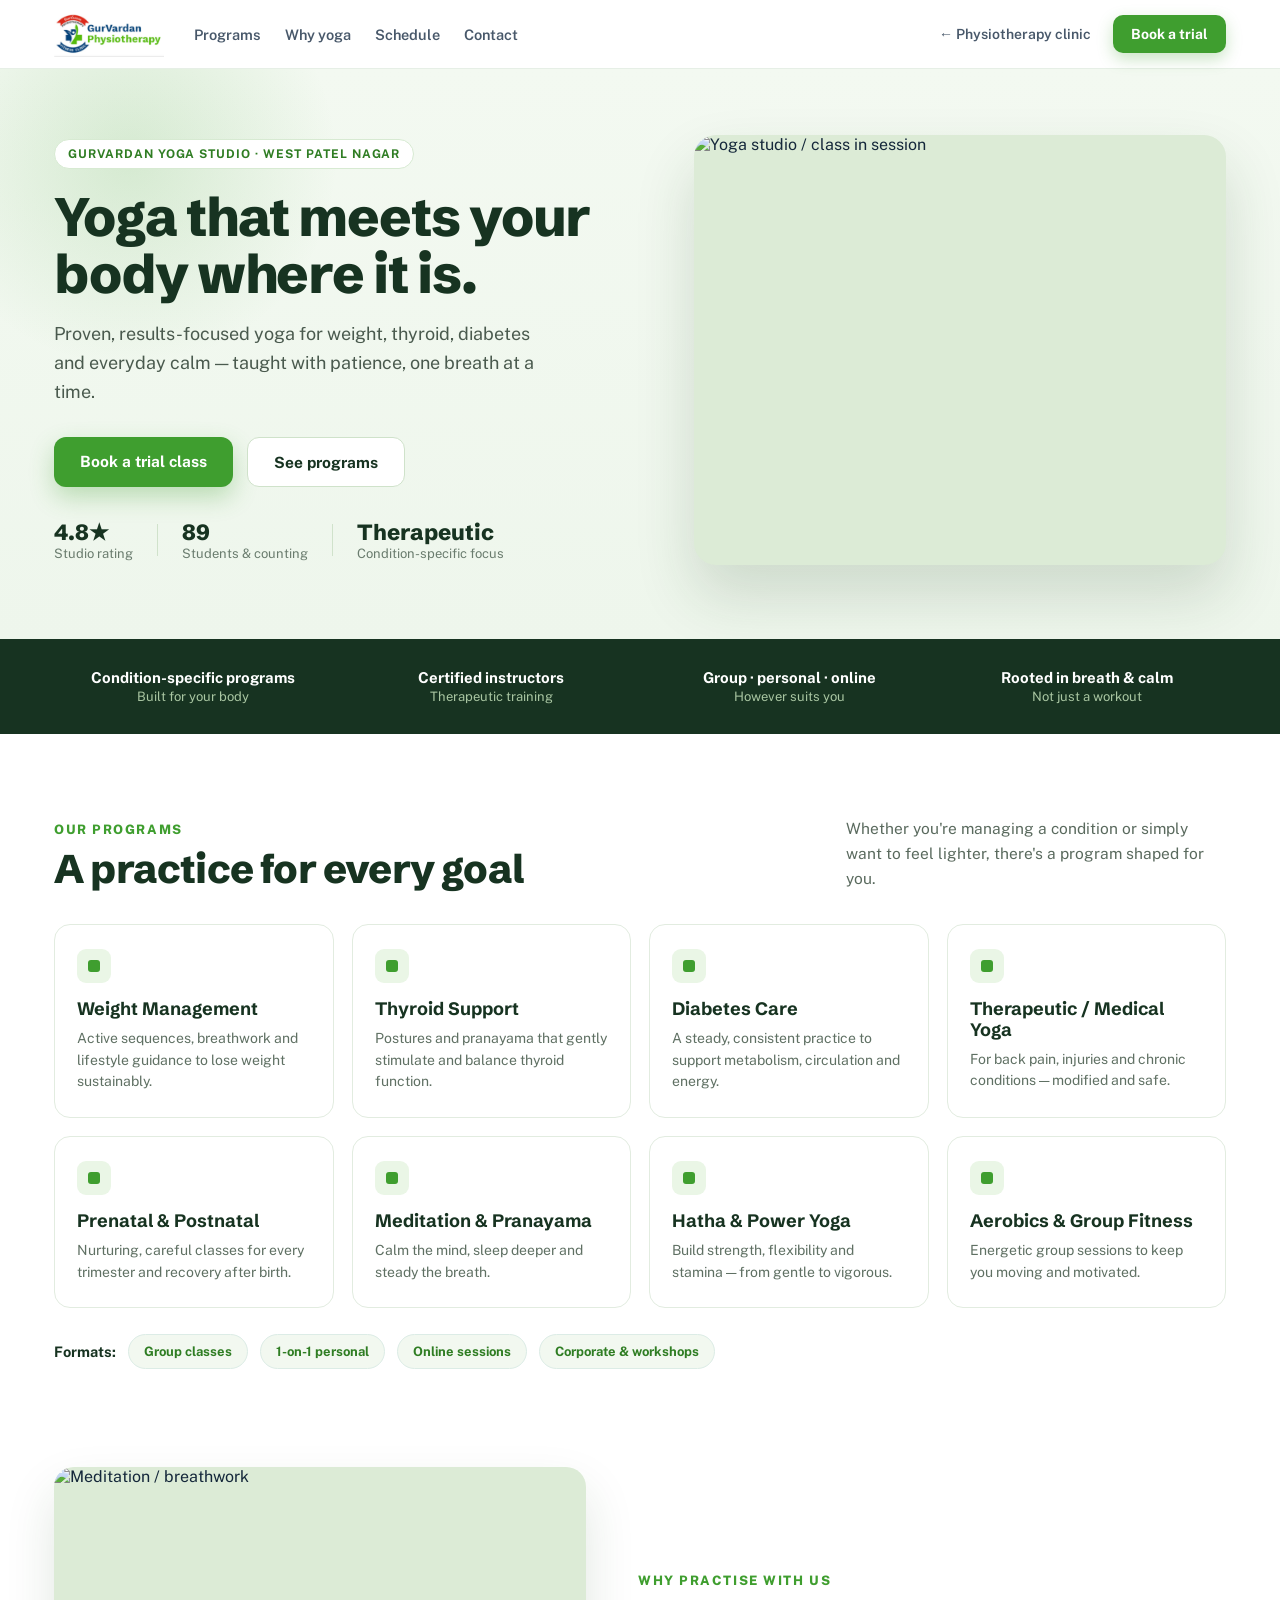
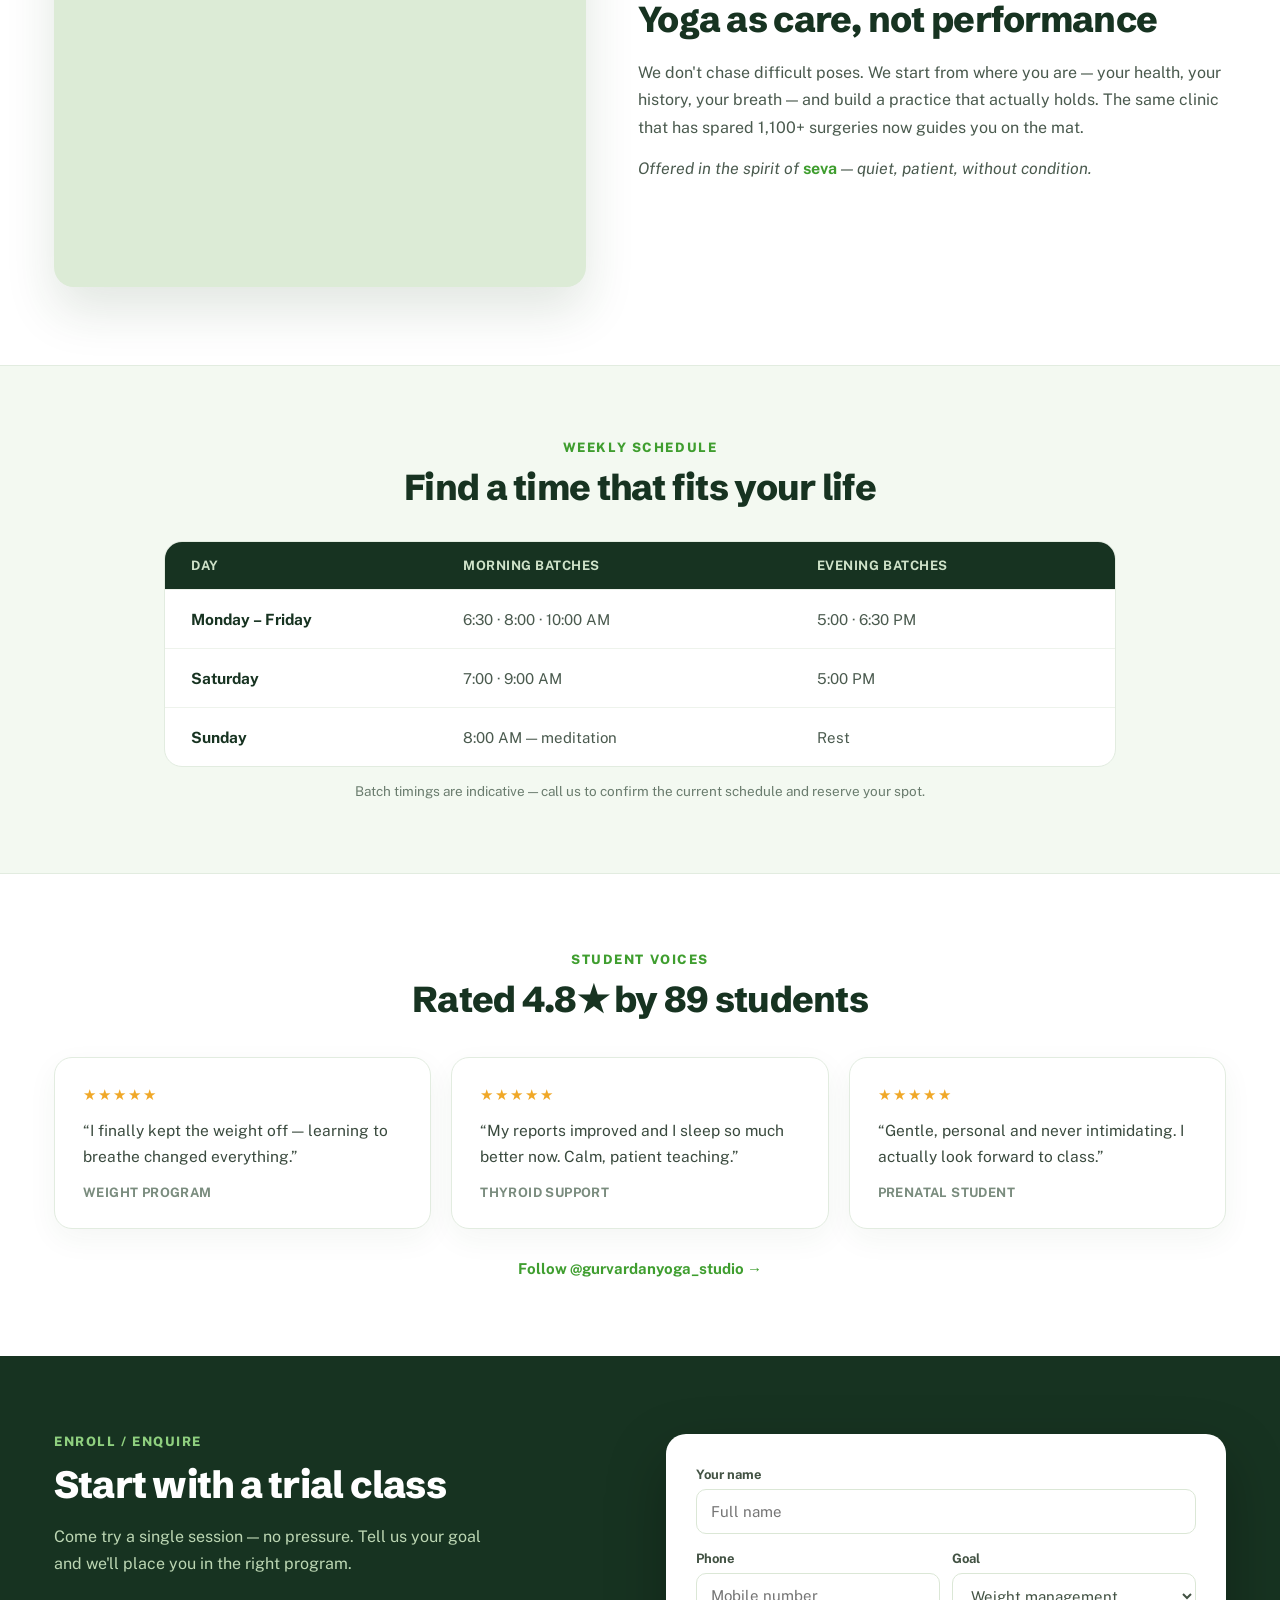
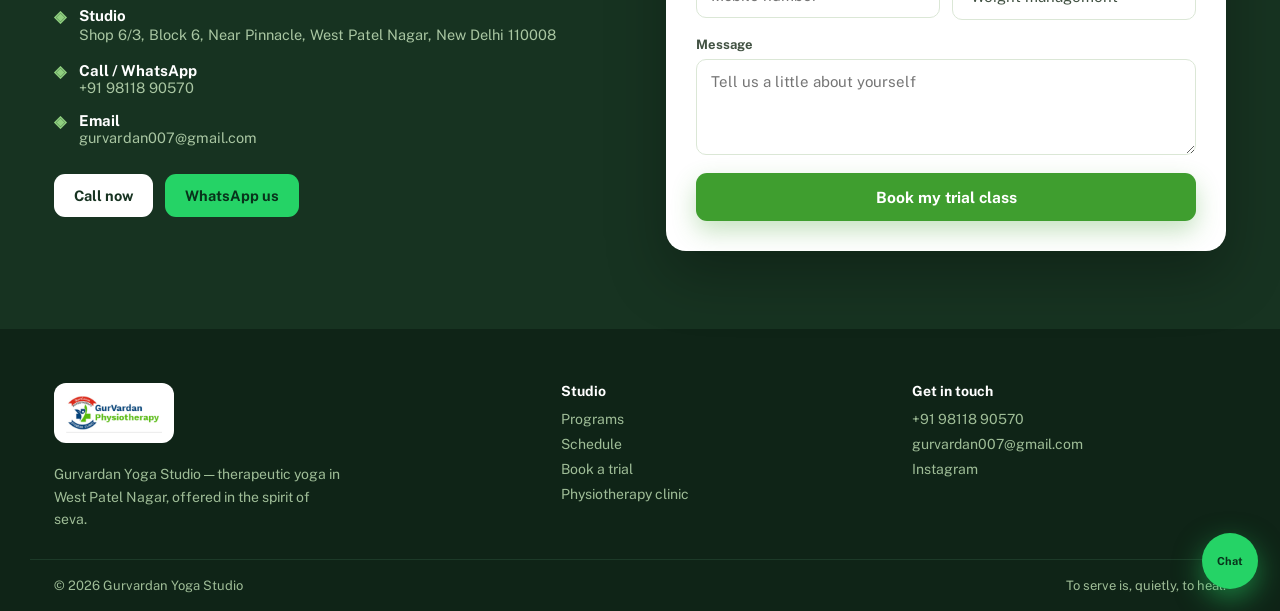
==== yoga.html @ d0f03e84 "Implement Gurvardan website as a deployable static site Build the "Mix" homepage and Yoga Studio pag" ====
<!DOCTYPE html>
<html lang="en">
<head>
<meta charset="utf-8">
<meta name="viewport" content="width=device-width, initial-scale=1">
<title>Gurvardan Yoga Studio — Physiotherapy, Fitness &amp; Yoga in West Patel Nagar</title>
<meta name="description" content="Proven, results-focused yoga for weight, thyroid, diabetes and everyday calm — taught with patience, one breath at a time. Part of the Gurvardan clinic.">
<link rel="icon" href="assets/logo.png">
<link rel="preconnect" href="https://fonts.googleapis.com">
<link rel="preconnect" href="https://fonts.gstatic.com" crossorigin>
<link href="https://fonts.googleapis.com/css2?family=Public+Sans:wght@400;500;600;700;800&family=Schibsted+Grotesk:wght@400;500;600;700;800;900&display=swap" rel="stylesheet">
<link rel="stylesheet" href="styles.css">
</head>
<body>
<div class="gv-page" style="background:#fff;color:#14273a;font-family:'Public Sans',sans-serif">

  <header style="position:sticky;top:0;z-index:40;background:rgba(255,255,255,.92);backdrop-filter:blur(12px);border-bottom:1px solid #e6efe6">
    <div style="max-width:1220px;margin:0 auto;padding:11px 24px;display:flex;align-items:center;gap:22px">
      <a href="#top" style="display:flex;align-items:center"><img src="assets/logo.png" alt="Gurvardan Yoga Studio" style="height:46px;width:auto;display:block"></a>
      <nav style="display:flex;gap:24px;margin-left:8px;flex:1">
        <a href="#programs" style="color:#48586a;font-weight:600;font-size:14.5px">Programs</a>
        <a href="#why" style="color:#48586a;font-weight:600;font-size:14.5px">Why yoga</a>
        <a href="#schedule" style="color:#48586a;font-weight:600;font-size:14.5px">Schedule</a>
        <a href="#contact" style="color:#48586a;font-weight:600;font-size:14.5px">Contact</a>
      </nav>
      <a href="index.html" style="color:#48586a;font-weight:600;font-size:14px;display:flex;align-items:center;gap:5px">← Physiotherapy clinic</a>
      <a href="#contact" style="background:#3f9e2f;color:#fff;font-weight:700;font-size:14px;padding:11px 18px;border-radius:10px;box-shadow:0 6px 16px rgba(63,158,47,.28)">Book a trial</a>
    </div>
  </header>

  <section id="top" style="position:relative;overflow:hidden;background:linear-gradient(180deg,#f3f9f1,#eef6ec)">
    <div style="position:absolute;top:-120px;left:-80px;width:420px;height:420px;border-radius:50%;background:radial-gradient(circle,rgba(63,158,47,.16),transparent 70%)"></div>
    <div style="max-width:1220px;margin:0 auto;padding:66px 24px 74px;display:grid;grid-template-columns:1.05fr .95fr;gap:52px;align-items:center;position:relative">
      <div>
        <div style="display:inline-flex;align-items:center;gap:8px;background:#fff;border:1px solid #d7ead2;color:#2f7d23;font-weight:700;font-size:12px;letter-spacing:.08em;padding:7px 13px;border-radius:999px;text-transform:uppercase">Gurvardan Yoga Studio · West Patel Nagar</div>
        <h1 style="font-family:'Schibsted Grotesk',sans-serif;font-weight:800;font-size:54px;line-height:1.05;letter-spacing:-.02em;margin:20px 0 0;color:#173321">Yoga that meets your body where it is.</h1>
        <p style="font-size:18px;line-height:1.6;color:#4a5a4e;max-width:500px;margin:18px 0 0">Proven, results-focused yoga for weight, thyroid, diabetes and everyday calm — taught with patience, one breath at a time.</p>
        <div style="display:flex;gap:14px;margin-top:30px;flex-wrap:wrap">
          <a href="#contact" style="background:#3f9e2f;color:#fff;font-weight:700;font-size:15.5px;padding:15px 26px;border-radius:12px;box-shadow:0 10px 24px rgba(63,158,47,.3)">Book a trial class</a>
          <a href="#programs" style="background:#fff;border:1px solid #cfe2ca;color:#173321;font-weight:700;font-size:15.5px;padding:15px 26px;border-radius:12px">See programs</a>
        </div>
        <div style="display:flex;gap:24px;margin-top:32px;flex-wrap:wrap;align-items:center">
          <div style="display:flex;flex-direction:column"><span style="font-family:'Schibsted Grotesk',sans-serif;font-weight:800;font-size:22px;color:#173321">4.8★</span><span style="font-size:13px;color:#6a7c6e">Studio rating</span></div>
          <div style="width:1px;height:32px;background:#d0e2cb"></div>
          <div style="display:flex;flex-direction:column"><span style="font-family:'Schibsted Grotesk',sans-serif;font-weight:800;font-size:22px;color:#173321">89</span><span style="font-size:13px;color:#6a7c6e">Students &amp; counting</span></div>
          <div style="width:1px;height:32px;background:#d0e2cb"></div>
          <div style="display:flex;flex-direction:column"><span style="font-family:'Schibsted Grotesk',sans-serif;font-weight:800;font-size:22px;color:#173321">Therapeutic</span><span style="font-size:13px;color:#6a7c6e">Condition-specific focus</span></div>
        </div>
      </div>
      <div style="position:relative">
        <div style="position:relative;border-radius:22px;overflow:hidden;min-height:430px;background:#dcebd6;box-shadow:0 30px 60px rgba(30,70,30,.16);display:flex;align-items:flex-end;padding:18px"><img class="gv-img" src="https://images.pexels.com/photos/8436605/pexels-photo-8436605.jpeg?auto=compress&cs=tinysrgb&w=1400" alt="Yoga studio / class in session"></div>
      </div>
    </div>
  </section>

  <section style="background:#173321">
    <div style="max-width:1220px;margin:0 auto;padding:30px 24px;display:grid;grid-template-columns:repeat(4,1fr);gap:20px">
      <div style="text-align:center;color:#fff"><div style="font-weight:700;font-size:15px">Condition-specific programs</div><div style="font-size:13px;color:#a9c6a2;margin-top:3px">Built for your body</div></div>
      <div style="text-align:center;color:#fff"><div style="font-weight:700;font-size:15px">Certified instructors</div><div style="font-size:13px;color:#a9c6a2;margin-top:3px">Therapeutic training</div></div>
      <div style="text-align:center;color:#fff"><div style="font-weight:700;font-size:15px">Group · personal · online</div><div style="font-size:13px;color:#a9c6a2;margin-top:3px">However suits you</div></div>
      <div style="text-align:center;color:#fff"><div style="font-weight:700;font-size:15px">Rooted in breath &amp; calm</div><div style="font-size:13px;color:#a9c6a2;margin-top:3px">Not just a workout</div></div>
    </div>
  </section>

  <section id="programs" style="max-width:1220px;margin:0 auto;padding:82px 24px 20px">
    <div style="display:flex;align-items:flex-end;justify-content:space-between;gap:24px;flex-wrap:wrap;margin-bottom:34px">
      <div>
        <div style="color:#3f9e2f;font-weight:800;font-size:13px;letter-spacing:.12em;text-transform:uppercase">Our programs</div>
        <h2 style="font-family:'Schibsted Grotesk',sans-serif;font-weight:800;font-size:40px;line-height:1.08;letter-spacing:-.02em;margin:10px 0 0;color:#173321">A practice for every goal</h2>
      </div>
      <p style="max-width:380px;color:#5a6a5e;font-size:15.5px;line-height:1.6;margin:0">Whether you're managing a condition or simply want to feel lighter, there's a program shaped for you.</p>
    </div>
    <div style="display:grid;grid-template-columns:repeat(4,1fr);gap:18px">
      <div class="gv-card" style="border:1px solid #e2ece0;border-radius:16px;padding:24px 22px;background:#fff;transition:box-shadow .25s,transform .25s">
        <span style="display:block;width:34px;height:34px;border-radius:9px;background:#eaf6e6;position:relative;margin-bottom:16px"><span style="position:absolute;inset:11px;border-radius:3px;background:#3f9e2f"></span></span>
        <h3 style="font-family:'Schibsted Grotesk',sans-serif;font-weight:700;font-size:18px;margin:0 0 8px;color:#173321;line-height:1.15">Weight Management</h3>
        <p style="font-size:14px;line-height:1.55;color:#5f7063;margin:0">Active sequences, breathwork and lifestyle guidance to lose weight sustainably.</p>
      </div>
      <div class="gv-card" style="border:1px solid #e2ece0;border-radius:16px;padding:24px 22px;background:#fff;transition:box-shadow .25s,transform .25s">
        <span style="display:block;width:34px;height:34px;border-radius:9px;background:#eaf6e6;position:relative;margin-bottom:16px"><span style="position:absolute;inset:11px;border-radius:3px;background:#3f9e2f"></span></span>
        <h3 style="font-family:'Schibsted Grotesk',sans-serif;font-weight:700;font-size:18px;margin:0 0 8px;color:#173321;line-height:1.15">Thyroid Support</h3>
        <p style="font-size:14px;line-height:1.55;color:#5f7063;margin:0">Postures and pranayama that gently stimulate and balance thyroid function.</p>
      </div>
      <div class="gv-card" style="border:1px solid #e2ece0;border-radius:16px;padding:24px 22px;background:#fff;transition:box-shadow .25s,transform .25s">
        <span style="display:block;width:34px;height:34px;border-radius:9px;background:#eaf6e6;position:relative;margin-bottom:16px"><span style="position:absolute;inset:11px;border-radius:3px;background:#3f9e2f"></span></span>
        <h3 style="font-family:'Schibsted Grotesk',sans-serif;font-weight:700;font-size:18px;margin:0 0 8px;color:#173321;line-height:1.15">Diabetes Care</h3>
        <p style="font-size:14px;line-height:1.55;color:#5f7063;margin:0">A steady, consistent practice to support metabolism, circulation and energy.</p>
      </div>
      <div class="gv-card" style="border:1px solid #e2ece0;border-radius:16px;padding:24px 22px;background:#fff;transition:box-shadow .25s,transform .25s">
        <span style="display:block;width:34px;height:34px;border-radius:9px;background:#eaf6e6;position:relative;margin-bottom:16px"><span style="position:absolute;inset:11px;border-radius:3px;background:#3f9e2f"></span></span>
        <h3 style="font-family:'Schibsted Grotesk',sans-serif;font-weight:700;font-size:18px;margin:0 0 8px;color:#173321;line-height:1.15">Therapeutic / Medical Yoga</h3>
        <p style="font-size:14px;line-height:1.55;color:#5f7063;margin:0">For back pain, injuries and chronic conditions — modified and safe.</p>
      </div>
      <div class="gv-card" style="border:1px solid #e2ece0;border-radius:16px;padding:24px 22px;background:#fff;transition:box-shadow .25s,transform .25s">
        <span style="display:block;width:34px;height:34px;border-radius:9px;background:#eaf6e6;position:relative;margin-bottom:16px"><span style="position:absolute;inset:11px;border-radius:3px;background:#3f9e2f"></span></span>
        <h3 style="font-family:'Schibsted Grotesk',sans-serif;font-weight:700;font-size:18px;margin:0 0 8px;color:#173321;line-height:1.15">Prenatal &amp; Postnatal</h3>
        <p style="font-size:14px;line-height:1.55;color:#5f7063;margin:0">Nurturing, careful classes for every trimester and recovery after birth.</p>
      </div>
      <div class="gv-card" style="border:1px solid #e2ece0;border-radius:16px;padding:24px 22px;background:#fff;transition:box-shadow .25s,transform .25s">
        <span style="display:block;width:34px;height:34px;border-radius:9px;background:#eaf6e6;position:relative;margin-bottom:16px"><span style="position:absolute;inset:11px;border-radius:3px;background:#3f9e2f"></span></span>
        <h3 style="font-family:'Schibsted Grotesk',sans-serif;font-weight:700;font-size:18px;margin:0 0 8px;color:#173321;line-height:1.15">Meditation &amp; Pranayama</h3>
        <p style="font-size:14px;line-height:1.55;color:#5f7063;margin:0">Calm the mind, sleep deeper and steady the breath.</p>
      </div>
      <div class="gv-card" style="border:1px solid #e2ece0;border-radius:16px;padding:24px 22px;background:#fff;transition:box-shadow .25s,transform .25s">
        <span style="display:block;width:34px;height:34px;border-radius:9px;background:#eaf6e6;position:relative;margin-bottom:16px"><span style="position:absolute;inset:11px;border-radius:3px;background:#3f9e2f"></span></span>
        <h3 style="font-family:'Schibsted Grotesk',sans-serif;font-weight:700;font-size:18px;margin:0 0 8px;color:#173321;line-height:1.15">Hatha &amp; Power Yoga</h3>
        <p style="font-size:14px;line-height:1.55;color:#5f7063;margin:0">Build strength, flexibility and stamina — from gentle to vigorous.</p>
      </div>
      <div class="gv-card" style="border:1px solid #e2ece0;border-radius:16px;padding:24px 22px;background:#fff;transition:box-shadow .25s,transform .25s">
        <span style="display:block;width:34px;height:34px;border-radius:9px;background:#eaf6e6;position:relative;margin-bottom:16px"><span style="position:absolute;inset:11px;border-radius:3px;background:#3f9e2f"></span></span>
        <h3 style="font-family:'Schibsted Grotesk',sans-serif;font-weight:700;font-size:18px;margin:0 0 8px;color:#173321;line-height:1.15">Aerobics &amp; Group Fitness</h3>
        <p style="font-size:14px;line-height:1.55;color:#5f7063;margin:0">Energetic group sessions to keep you moving and motivated.</p>
      </div>
    </div>
    <div style="display:flex;gap:12px;margin-top:26px;flex-wrap:wrap;align-items:center">
      <span style="font-weight:700;color:#173321;font-size:14.5px">Formats:</span>
      <span style="background:#f2f8f0;border:1px solid #dcece6;color:#2f7d23;font-weight:700;font-size:13px;padding:9px 15px;border-radius:999px">Group classes</span>
      <span style="background:#f2f8f0;border:1px solid #dcece6;color:#2f7d23;font-weight:700;font-size:13px;padding:9px 15px;border-radius:999px">1-on-1 personal</span>
      <span style="background:#f2f8f0;border:1px solid #dcece6;color:#2f7d23;font-weight:700;font-size:13px;padding:9px 15px;border-radius:999px">Online sessions</span>
      <span style="background:#f2f8f0;border:1px solid #dcece6;color:#2f7d23;font-weight:700;font-size:13px;padding:9px 15px;border-radius:999px">Corporate &amp; workshops</span>
    </div>
  </section>

  <section id="why" style="max-width:1220px;margin:0 auto;padding:78px 24px">
    <div style="display:grid;grid-template-columns:.95fr 1.05fr;gap:52px;align-items:center">
      <div style="position:relative;border-radius:20px;overflow:hidden;min-height:420px;background:#dcebd6;display:flex;align-items:flex-end;padding:18px;box-shadow:0 24px 50px rgba(30,70,30,.13)"><img class="gv-img" src="https://images.pexels.com/photos/868483/pexels-photo-868483.jpeg?auto=compress&cs=tinysrgb&w=1400" alt="Meditation / breathwork"></div>
      <div>
        <div style="color:#3f9e2f;font-weight:800;font-size:13px;letter-spacing:.12em;text-transform:uppercase">Why practise with us</div>
        <h2 style="font-family:'Schibsted Grotesk',sans-serif;font-weight:800;font-size:36px;line-height:1.1;letter-spacing:-.02em;margin:12px 0 0;color:#173321">Yoga as care, not performance</h2>
        <p style="font-size:16px;line-height:1.7;color:#4a5a4e;margin:20px 0 0">We don't chase difficult poses. We start from where you are — your health, your history, your breath — and build a practice that actually holds. The same clinic that has spared 1,100+ surgeries now guides you on the mat.</p>
        <p style="font-size:16px;line-height:1.7;color:#4a5a4e;margin:14px 0 0;font-style:italic">Offered in the spirit of <em style="font-style:normal;color:#3f9e2f;font-weight:700">seva</em> — quiet, patient, without condition.</p>
      </div>
    </div>
  </section>

  <section id="schedule" style="background:#f3f9f1;border-top:1px solid #e2ece0;border-bottom:1px solid #e2ece0">
    <div style="max-width:1000px;margin:0 auto;padding:74px 24px">
      <div style="text-align:center;margin-bottom:32px">
        <div style="color:#3f9e2f;font-weight:800;font-size:13px;letter-spacing:.12em;text-transform:uppercase">Weekly schedule</div>
        <h2 style="font-family:'Schibsted Grotesk',sans-serif;font-weight:800;font-size:36px;letter-spacing:-.02em;margin:10px 0 0;color:#173321">Find a time that fits your life</h2>
      </div>
      <div style="background:#fff;border:1px solid #e2ece0;border-radius:18px;overflow:hidden">
        <div style="display:grid;grid-template-columns:1fr 1.3fr 1fr;gap:0;padding:16px 26px;background:#173321;color:#cfe2c9;font-weight:700;font-size:13px;letter-spacing:.04em;text-transform:uppercase"><span>Day</span><span>Morning batches</span><span>Evening batches</span></div>
        <div style="display:grid;grid-template-columns:1fr 1.3fr 1fr;gap:0;padding:20px 26px;border-top:1px solid #eef3ec;align-items:center">
          <span style="font-weight:700;color:#173321;font-size:15.5px">Monday – Friday</span>
          <span style="color:#4a5a4e;font-size:15px">6:30 · 8:00 · 10:00 AM</span>
          <span style="color:#4a5a4e;font-size:15px">5:00 · 6:30 PM</span>
        </div>
        <div style="display:grid;grid-template-columns:1fr 1.3fr 1fr;gap:0;padding:20px 26px;border-top:1px solid #eef3ec;align-items:center">
          <span style="font-weight:700;color:#173321;font-size:15.5px">Saturday</span>
          <span style="color:#4a5a4e;font-size:15px">7:00 · 9:00 AM</span>
          <span style="color:#4a5a4e;font-size:15px">5:00 PM</span>
        </div>
        <div style="display:grid;grid-template-columns:1fr 1.3fr 1fr;gap:0;padding:20px 26px;border-top:1px solid #eef3ec;align-items:center">
          <span style="font-weight:700;color:#173321;font-size:15.5px">Sunday</span>
          <span style="color:#4a5a4e;font-size:15px">8:00 AM — meditation</span>
          <span style="color:#4a5a4e;font-size:15px">Rest</span>
        </div>
      </div>
      <p style="text-align:center;color:#6a7c6e;font-size:13.5px;margin:16px 0 0">Batch timings are indicative — call us to confirm the current schedule and reserve your spot.</p>
    </div>
  </section>

  <section style="max-width:1220px;margin:0 auto;padding:78px 24px">
    <div style="text-align:center;margin-bottom:36px">
      <div style="color:#3f9e2f;font-weight:800;font-size:13px;letter-spacing:.12em;text-transform:uppercase">Student voices</div>
      <h2 style="font-family:'Schibsted Grotesk',sans-serif;font-weight:800;font-size:36px;letter-spacing:-.02em;margin:10px 0 0;color:#173321">Rated 4.8★ by 89 students</h2>
    </div>
    <div style="display:grid;grid-template-columns:repeat(3,1fr);gap:20px">
      <div style="background:#fff;border:1px solid #e2ece0;border-radius:18px;padding:28px;box-shadow:0 10px 30px rgba(30,70,30,.05)">
        <div style="color:#f0a828;font-size:15px;letter-spacing:2px">★★★★★</div>
        <p style="font-size:15.5px;line-height:1.65;color:#3a4a3e;margin:14px 0 16px">“I finally kept the weight off — learning to breathe changed everything.”</p>
        <div style="font-size:13px;color:#7a8c7e;font-weight:700;letter-spacing:.03em;text-transform:uppercase">Weight program</div>
      </div>
      <div style="background:#fff;border:1px solid #e2ece0;border-radius:18px;padding:28px;box-shadow:0 10px 30px rgba(30,70,30,.05)">
        <div style="color:#f0a828;font-size:15px;letter-spacing:2px">★★★★★</div>
        <p style="font-size:15.5px;line-height:1.65;color:#3a4a3e;margin:14px 0 16px">“My reports improved and I sleep so much better now. Calm, patient teaching.”</p>
        <div style="font-size:13px;color:#7a8c7e;font-weight:700;letter-spacing:.03em;text-transform:uppercase">Thyroid support</div>
      </div>
      <div style="background:#fff;border:1px solid #e2ece0;border-radius:18px;padding:28px;box-shadow:0 10px 30px rgba(30,70,30,.05)">
        <div style="color:#f0a828;font-size:15px;letter-spacing:2px">★★★★★</div>
        <p style="font-size:15.5px;line-height:1.65;color:#3a4a3e;margin:14px 0 16px">“Gentle, personal and never intimidating. I actually look forward to class.”</p>
        <div style="font-size:13px;color:#7a8c7e;font-weight:700;letter-spacing:.03em;text-transform:uppercase">Prenatal student</div>
      </div>
    </div>
    <div style="text-align:center;margin-top:30px"><a href="https://www.instagram.com/gurvardanyoga_studio/" style="color:#3f9e2f;font-weight:700;font-size:15px">Follow @gurvardanyoga_studio →</a></div>
  </section>

  <section id="contact" style="background:#173321;color:#fff">
    <div style="max-width:1220px;margin:0 auto;padding:78px 24px;display:grid;grid-template-columns:1fr 1fr;gap:52px">
      <div>
        <div style="color:#8fd07f;font-weight:800;font-size:13px;letter-spacing:.12em;text-transform:uppercase">Enroll / enquire</div>
        <h2 style="font-family:'Schibsted Grotesk',sans-serif;font-weight:800;font-size:38px;letter-spacing:-.02em;margin:12px 0 0">Start with a trial class</h2>
        <p style="font-size:16px;line-height:1.65;color:#bcd6b3;margin:16px 0 30px;max-width:440px">Come try a single session — no pressure. Tell us your goal and we'll place you in the right program.</p>
        <div style="display:flex;flex-direction:column;gap:16px">
          <div style="display:flex;gap:13px;align-items:flex-start"><span style="color:#8fd07f;font-weight:800">◈</span><div><div style="font-weight:700;font-size:15px">Studio</div><div style="color:#a9c6a2;font-size:14.5px;line-height:1.5">Shop 6/3, Block 6, Near Pinnacle, West Patel Nagar, New Delhi 110008</div></div></div>
          <div style="display:flex;gap:13px;align-items:flex-start"><span style="color:#8fd07f;font-weight:800">◈</span><div><div style="font-weight:700;font-size:15px">Call / WhatsApp</div><div style="color:#a9c6a2;font-size:14.5px">+91 98118 90570</div></div></div>
          <div style="display:flex;gap:13px;align-items:flex-start"><span style="color:#8fd07f;font-weight:800">◈</span><div><div style="font-weight:700;font-size:15px">Email</div><div style="color:#a9c6a2;font-size:14.5px">gurvardan007@gmail.com</div></div></div>
        </div>
        <div style="display:flex;gap:12px;margin-top:28px;flex-wrap:wrap">
          <a href="tel:+919811890570" style="background:#fff;color:#173321;font-weight:700;font-size:14.5px;padding:13px 20px;border-radius:11px">Call now</a>
          <a href="https://wa.me/919811890570" style="background:#25d366;color:#08331b;font-weight:700;font-size:14.5px;padding:13px 20px;border-radius:11px">WhatsApp us</a>
        </div>
      </div>
      <div style="background:#fff;border-radius:20px;padding:30px;color:#14273a;box-shadow:0 24px 60px rgba(0,0,0,.28)">
        <form id="enquiry-form" style="display:grid;gap:14px">
          <div><label style="font-weight:700;font-size:13px;color:#425243">Your name</label><input type="text" name="name" placeholder="Full name" required style="width:100%;margin-top:6px;border:1px solid #dbe7d6;border-radius:10px;padding:13px 14px;font-size:15px;outline:none"></div>
          <div style="display:grid;grid-template-columns:1fr 1fr;gap:12px">
            <div><label style="font-weight:700;font-size:13px;color:#425243">Phone</label><input type="tel" name="phone" placeholder="Mobile number" required style="width:100%;margin-top:6px;border:1px solid #dbe7d6;border-radius:10px;padding:13px 14px;font-size:15px;outline:none"></div>
            <div><label style="font-weight:700;font-size:13px;color:#425243">Goal</label><select name="concern" style="width:100%;margin-top:6px;border:1px solid #dbe7d6;border-radius:10px;padding:13px 14px;font-size:15px;outline:none;background:#fff;color:#425243"><option>Weight management</option><option>Thyroid support</option><option>Diabetes care</option><option>Prenatal / postnatal</option><option>General wellness</option></select></div>
          </div>
          <div><label style="font-weight:700;font-size:13px;color:#425243">Message</label><textarea name="message" rows="4" placeholder="Tell us a little about yourself" style="width:100%;margin-top:6px;border:1px solid #dbe7d6;border-radius:10px;padding:13px 14px;font-size:15px;outline:none;resize:vertical"></textarea></div>
          <button type="submit" style="background:#3f9e2f;color:#fff;font-weight:700;font-size:15.5px;padding:15px;border:none;border-radius:11px;cursor:pointer;box-shadow:0 10px 24px rgba(63,158,47,.3)">Book my trial class</button>
        </form>
      </div>
    </div>
  </section>

  <footer style="background:#0f2417;color:#9fbd97">
    <div style="max-width:1220px;margin:0 auto;padding:54px 24px 28px;display:grid;grid-template-columns:1.5fr 1fr 1fr;gap:36px">
      <div>
        <div style="background:#fff;border-radius:12px;padding:10px 12px;display:inline-block"><img src="assets/logo.png" alt="Gurvardan" style="height:40px;width:auto;display:block"></div>
        <p style="font-size:14px;line-height:1.6;margin:16px 0 0;max-width:290px">Gurvardan Yoga Studio — therapeutic yoga in West Patel Nagar, offered in the spirit of seva.</p>
      </div>
      <div>
        <div style="color:#fff;font-weight:700;font-size:14px;margin-bottom:12px">Studio</div>
        <div style="display:flex;flex-direction:column;gap:9px;font-size:14px"><a href="#programs" style="color:#9fbd97">Programs</a><a href="#schedule" style="color:#9fbd97">Schedule</a><a href="#contact" style="color:#9fbd97">Book a trial</a><a href="index.html" style="color:#9fbd97">Physiotherapy clinic</a></div>
      </div>
      <div>
        <div style="color:#fff;font-weight:700;font-size:14px;margin-bottom:12px">Get in touch</div>
        <div style="display:flex;flex-direction:column;gap:9px;font-size:14px"><a href="tel:+919811890570" style="color:#9fbd97">+91 98118 90570</a><a href="mailto:gurvardan007@gmail.com" style="color:#9fbd97">gurvardan007@gmail.com</a><a href="https://www.instagram.com/gurvardanyoga_studio/" style="color:#9fbd97">Instagram</a></div>
      </div>
    </div>
    <div style="border-top:1px solid #1c3a28;max-width:1220px;margin:0 auto;padding:18px 24px;display:flex;justify-content:space-between;flex-wrap:wrap;gap:10px;font-size:13px"><span>© 2026 Gurvardan Yoga Studio</span><span>To serve is, quietly, to heal.</span></div>
  </footer>

  <a href="https://wa.me/919811890570" style="position:fixed;right:22px;bottom:22px;z-index:80;width:56px;height:56px;border-radius:50%;background:#25d366;display:flex;align-items:center;justify-content:center;box-shadow:0 10px 28px rgba(37,211,102,.5);font-family:'Public Sans',sans-serif;font-weight:700;color:#08331b;font-size:11px">Chat</a>
</div>
<script src="script.js"></script>
<script>wireEnquiryForm('enquiry-form', '919811890570', 'Goal');</script>
</body>
</html>
---- styles.css ----
*{box-sizing:border-box}
html{-webkit-text-size-adjust:100%}
body{margin:0;font-family:'Public Sans',system-ui,sans-serif;color:#16202b;background:#fff;-webkit-font-smoothing:antialiased}
a{color:#125da6;text-decoration:none}
a:hover{color:#0e4e8c}
img{max-width:100%}
input,textarea,select,button{font-family:inherit}
::selection{background:#c9e0f5}

@keyframes gvfloat{0%,100%{transform:translateY(0)}50%{transform:translateY(-9px)}}
@keyframes gvrise{from{opacity:0;transform:translateY(14px)}to{opacity:1;transform:translateY(0)}}
@keyframes gvmarquee{from{transform:translateX(0)}to{transform:translateX(-50%)}}

.gv-page{animation:gvrise .5s ease both}

.gv-card:hover{box-shadow:0 16px 40px rgba(20,50,80,.12);transform:translateY(-3px)}

.gv-float{animation:gvfloat 6s ease-in-out infinite}

.gv-marquee-track{display:flex;width:max-content;animation:gvmarquee 30s linear infinite}

.gv-img{position:absolute;inset:0;width:100%;height:100%;object-fit:cover;display:block;border:0}
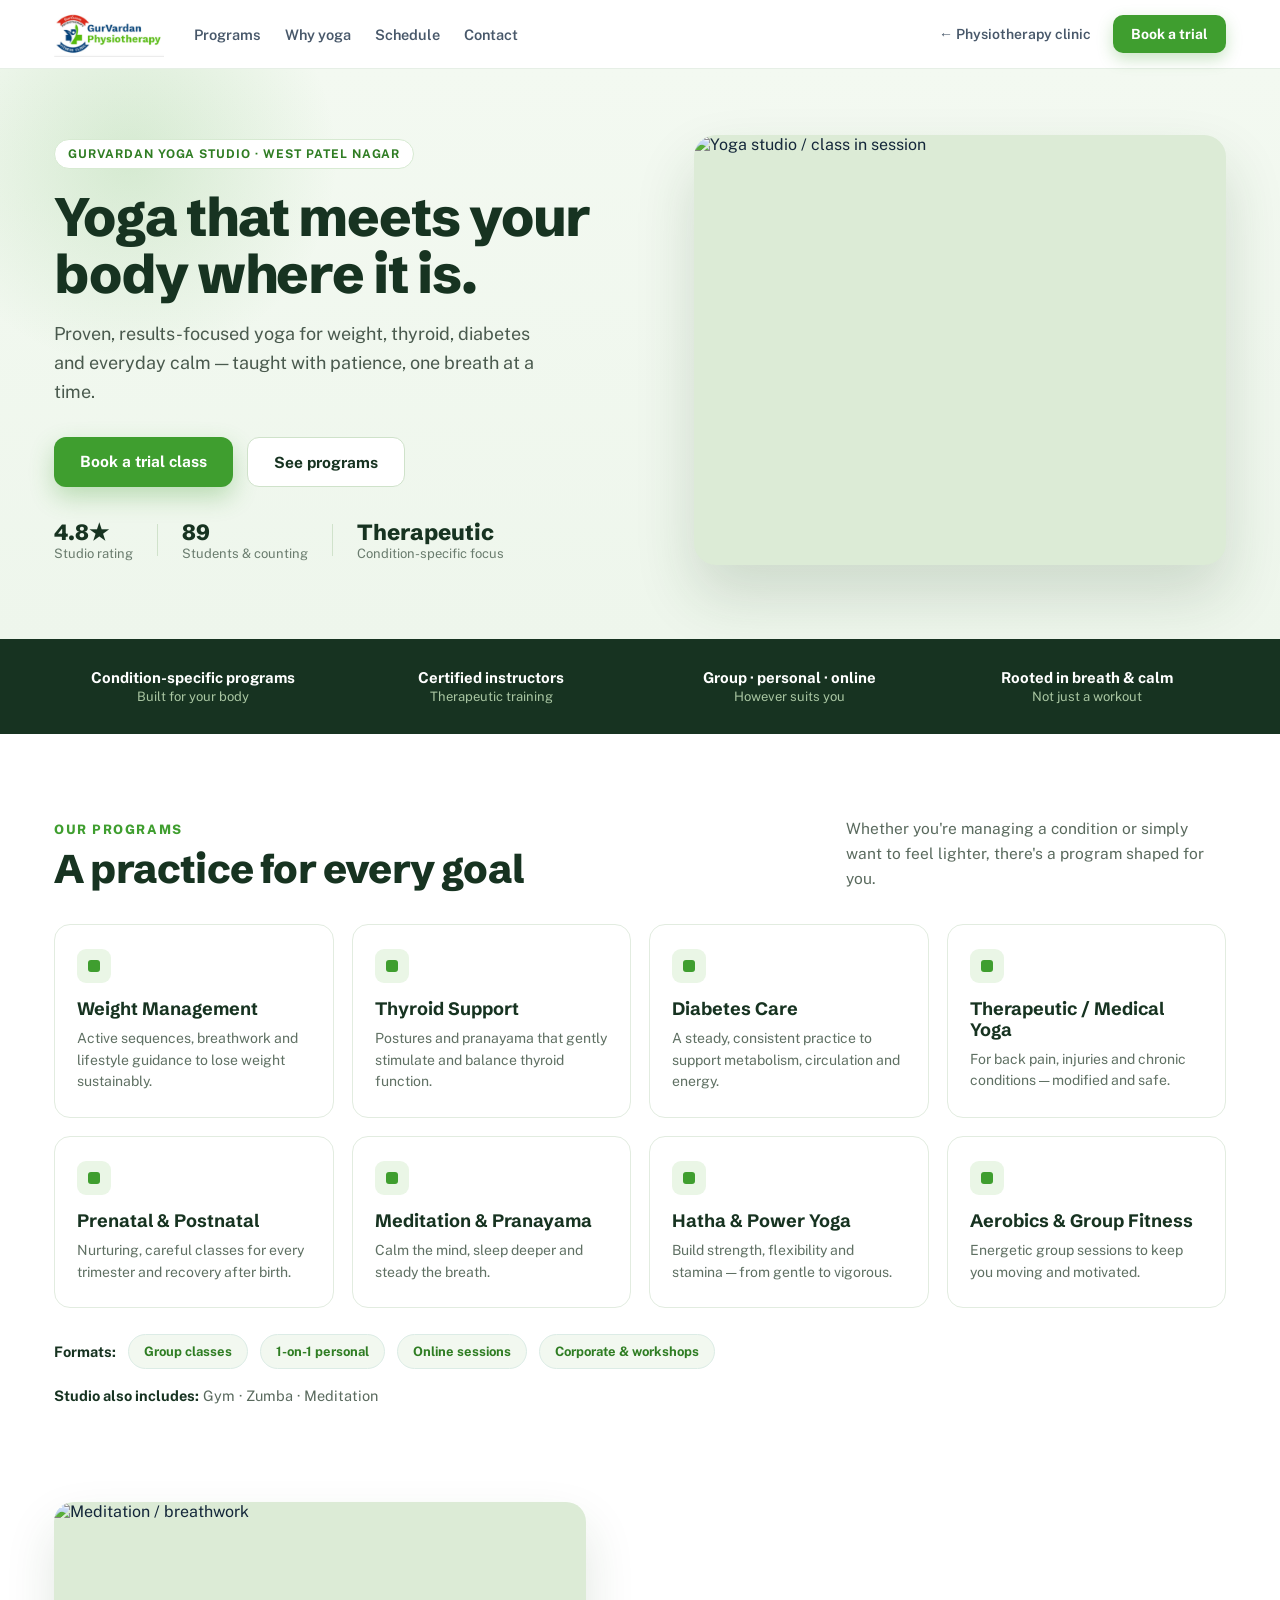
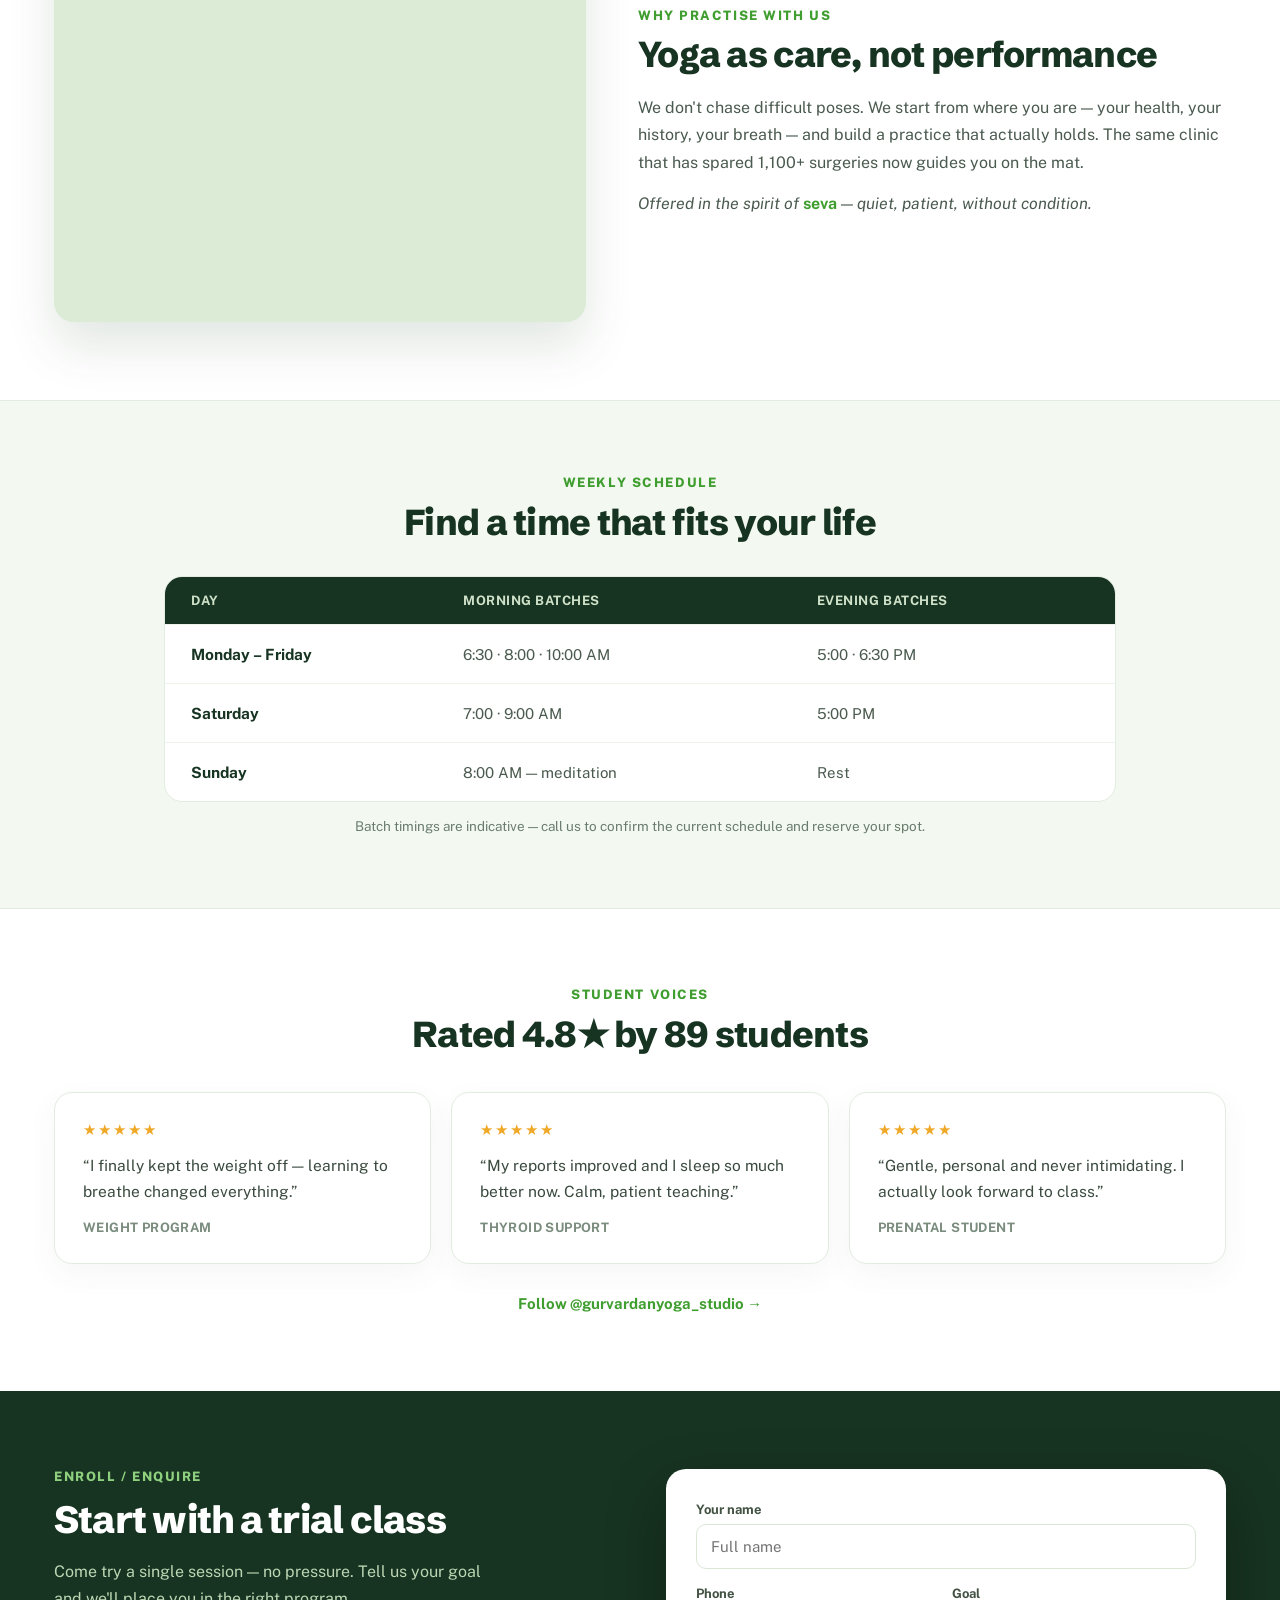
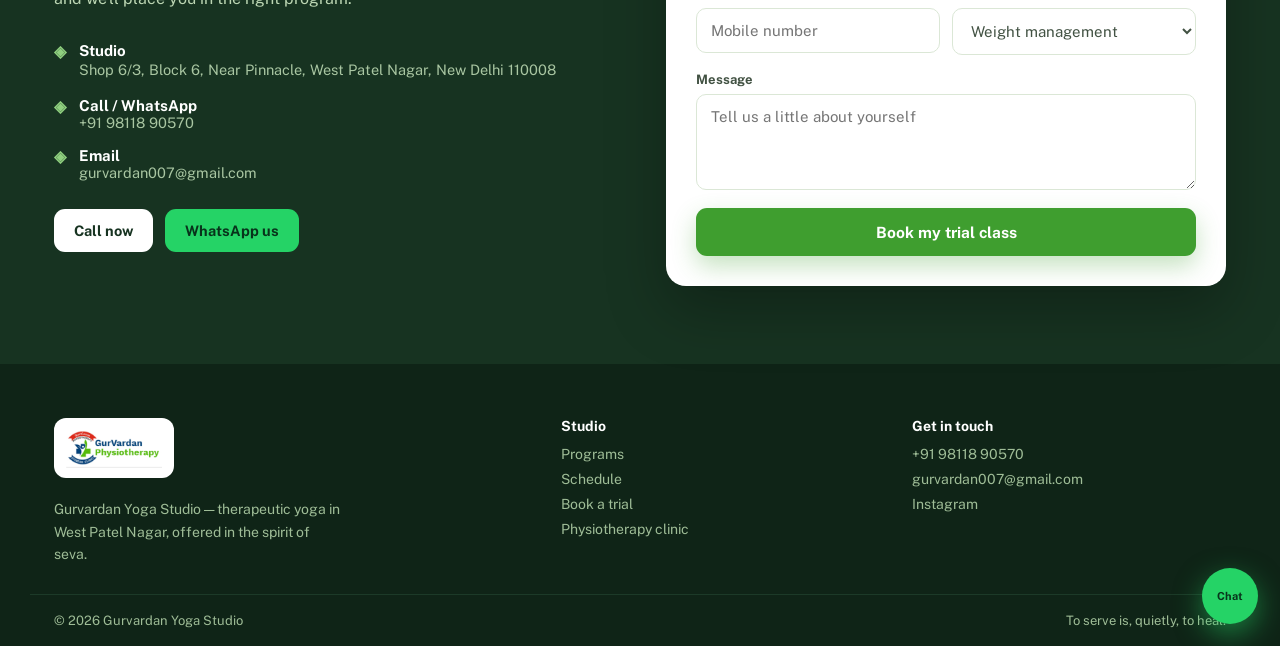
==== commit e40d21d2: "Update homepage & studio services Remove acupuncture / dry-needling everywhere on the live site: dro" ====
--- a/yoga.html
+++ b/yoga.html
@@ -119,6 +119,7 @@
       <span style="background:#f2f8f0;border:1px solid #dcece6;color:#2f7d23;font-weight:700;font-size:13px;padding:9px 15px;border-radius:999px">Online sessions</span>
       <span style="background:#f2f8f0;border:1px solid #dcece6;color:#2f7d23;font-weight:700;font-size:13px;padding:9px 15px;border-radius:999px">Corporate &amp; workshops</span>
     </div>
+    <p style="margin:18px 0 0;color:#5a6a5e;font-size:14.5px"><span style="font-weight:700;color:#173321">Studio also includes:</span> Gym · Zumba · Meditation</p>
   </section>
 
   <section id="why" style="max-width:1220px;margin:0 auto;padding:78px 24px">
